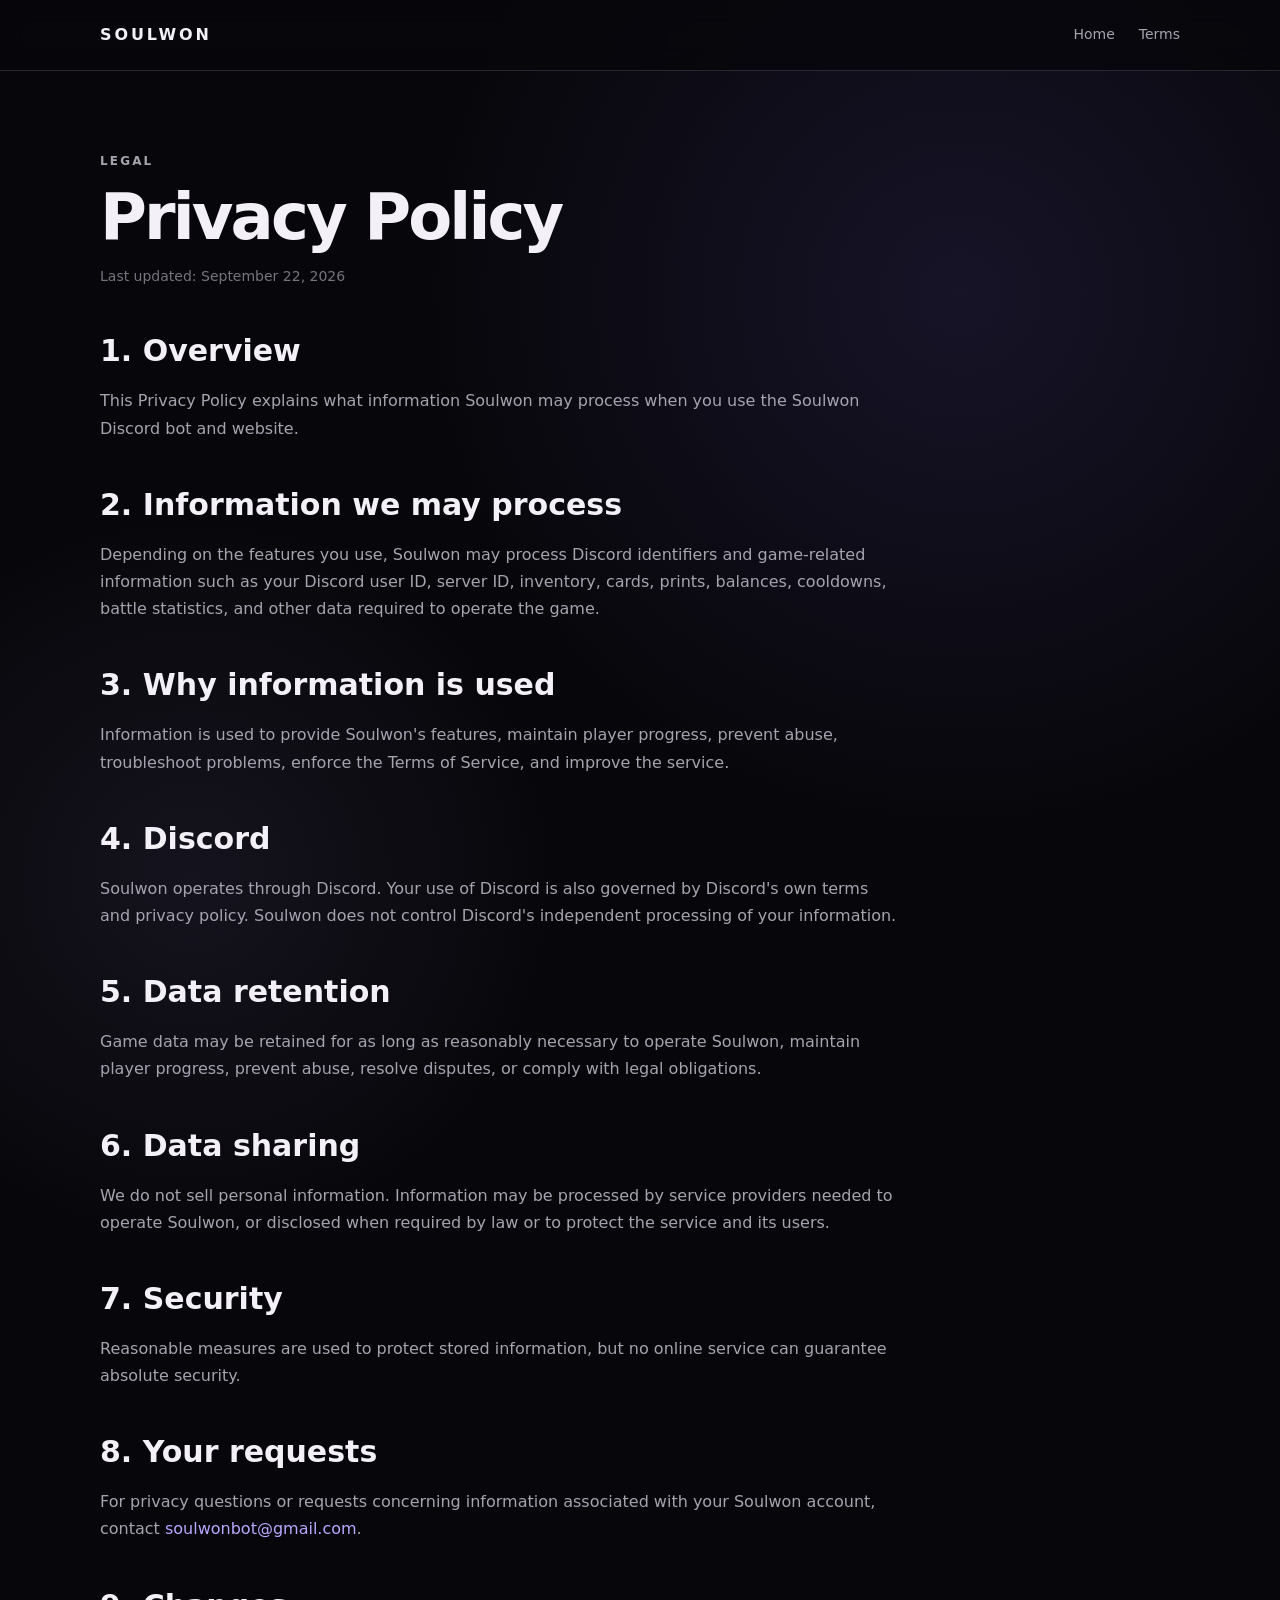
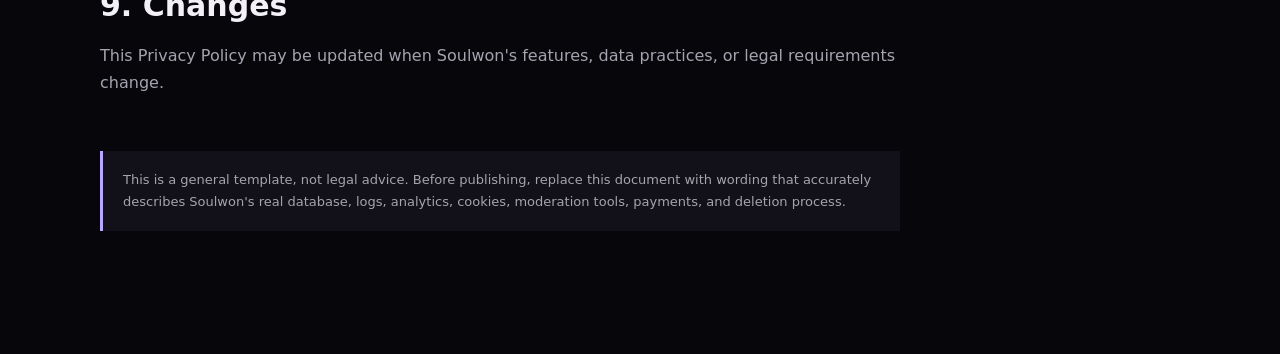
==== privacy.html @ 724d7e38 "Soulwon website" ====
<!doctype html>
<html lang="en"><head><meta charset="utf-8"><meta name="viewport" content="width=device-width,initial-scale=1"><title>Privacy Policy — Soulwon</title><link rel="stylesheet" href="style.css"></head>
<body><header class="nav"><div class="wrap navin"><a class="logo" href="index.html">SOULWON</a><nav><a href="index.html">Home</a><a href="terms.html">Terms</a></nav></div></header>
<main class="legalpage"><div class="wrap"><p class="eyebrow">LEGAL</p><h1>Privacy Policy</h1><p class="muted">Last updated: September 22, 2026</p>
<h2>1. Overview</h2><p>This Privacy Policy explains what information Soulwon may process when you use the Soulwon Discord bot and website.</p>
<h2>2. Information we may process</h2><p>Depending on the features you use, Soulwon may process Discord identifiers and game-related information such as your Discord user ID, server ID, inventory, cards, prints, balances, cooldowns, battle statistics, and other data required to operate the game.</p>
<h2>3. Why information is used</h2><p>Information is used to provide Soulwon's features, maintain player progress, prevent abuse, troubleshoot problems, enforce the Terms of Service, and improve the service.</p>
<h2>4. Discord</h2><p>Soulwon operates through Discord. Your use of Discord is also governed by Discord's own terms and privacy policy. Soulwon does not control Discord's independent processing of your information.</p>
<h2>5. Data retention</h2><p>Game data may be retained for as long as reasonably necessary to operate Soulwon, maintain player progress, prevent abuse, resolve disputes, or comply with legal obligations.</p>
<h2>6. Data sharing</h2><p>We do not sell personal information. Information may be processed by service providers needed to operate Soulwon, or disclosed when required by law or to protect the service and its users.</p>
<h2>7. Security</h2><p>Reasonable measures are used to protect stored information, but no online service can guarantee absolute security.</p>
<h2>8. Your requests</h2><p>For privacy questions or requests concerning information associated with your Soulwon account, contact <a href="mailto:soulwonbot@gmail.com">soulwonbot@gmail.com</a>.</p>
<h2>9. Changes</h2><p>This Privacy Policy may be updated when Soulwon's features, data practices, or legal requirements change.</p>
<p class="notice">This is a general template, not legal advice. Before publishing, replace this document with wording that accurately describes Soulwon's real database, logs, analytics, cookies, moderation tools, payments, and deletion process.</p>
</div></main></body></html>
---- style.css ----
*{box-sizing:border-box} :root{--bg:#07070b;--panel:#101017;--panel2:#15151e;--text:#f3f1f7;--muted:#a6a3af;--line:#272631;--accent:#b9a7ff} body{margin:0;background:radial-gradient(circle at 75% 15%,rgba(128,105,232,.13),transparent 28%),radial-gradient(circle at 15% 45%,rgba(185,167,255,.08),transparent 24%),var(--bg);color:var(--text);font-family:Inter,system-ui,-apple-system,"Segoe UI",sans-serif;line-height:1.7}a{color:var(--accent);text-decoration:none}.wrap{width:min(1080px,calc(100% - 40px));margin:auto}.nav{position:sticky;top:0;z-index:10;background:rgba(7,7,11,.82);backdrop-filter:blur(14px);border-bottom:1px solid var(--line)}.navin{min-height:70px;display:flex;align-items:center;justify-content:space-between}.logo{color:var(--text);font-weight:900;letter-spacing:.18em}.nav nav{display:flex;gap:24px}.nav nav a{color:var(--muted);font-size:14px}.hero{padding:140px 0 120px;min-height:620px;display:flex;align-items:center}.eyebrow{color:var(--accent);font-size:12px;font-weight:800;letter-spacing:.18em;margin:0 0 14px}h1{max-width:780px;margin:0;font-size:clamp(44px,7vw,78px);line-height:1.02;letter-spacing:-.045em}.lead{max-width:650px;margin:28px 0 0;color:var(--muted);font-size:18px}.buttons{display:flex;gap:12px;margin-top:34px;flex-wrap:wrap}.button{display:inline-block;padding:12px 20px;border:1px solid var(--line);border-radius:10px;font-weight:700}.primary{background:var(--text);color:#09090d}.secondary{background:var(--panel);color:var(--text)}.section{padding:90px 0;border-top:1px solid var(--line)}.section h2,.legalpage h2{font-size:30px;line-height:1.2;margin:0 0 18px}.section>.wrap>p:not(.eyebrow){max-width:760px;color:var(--muted)}.grid{display:grid;grid-template-columns:repeat(3,1fr);gap:16px;margin-top:35px}.card{background:linear-gradient(145deg,var(--panel2),var(--panel));border:1px solid var(--line);border-radius:16px;padding:28px}.card span{color:var(--accent);font-weight:800;font-size:12px;letter-spacing:.15em}.card h3{margin:12px 0 8px;font-size:21px}.card p{color:var(--muted);margin:0;font-size:14px}.legalbox{border:1px solid var(--line);border-radius:16px;padding:30px;background:rgba(16,16,23,.7)}.small{font-size:13px!important;color:#85818d!important}footer{border-top:1px solid var(--line);padding:25px 0;color:var(--muted);font-size:13px}.footerin{display:flex;justify-content:space-between}.legalpage{padding:80px 0 110px}.legalpage h1{font-size:clamp(42px,6vw,64px);margin-bottom:8px}.legalpage h2{margin-top:45px}.legalpage p{max-width:800px;color:var(--muted)}.muted{color:#77737f!important;font-size:14px}.notice{margin-top:55px;padding:18px 20px;border-left:3px solid var(--accent);background:rgba(185,167,255,.06);font-size:13px}@media(max-width:760px){.navin{min-height:62px}.nav nav{gap:12px}.hero{padding:95px 0 85px}.grid{grid-template-columns:1fr}.footerin{flex-direction:column;gap:10px}}
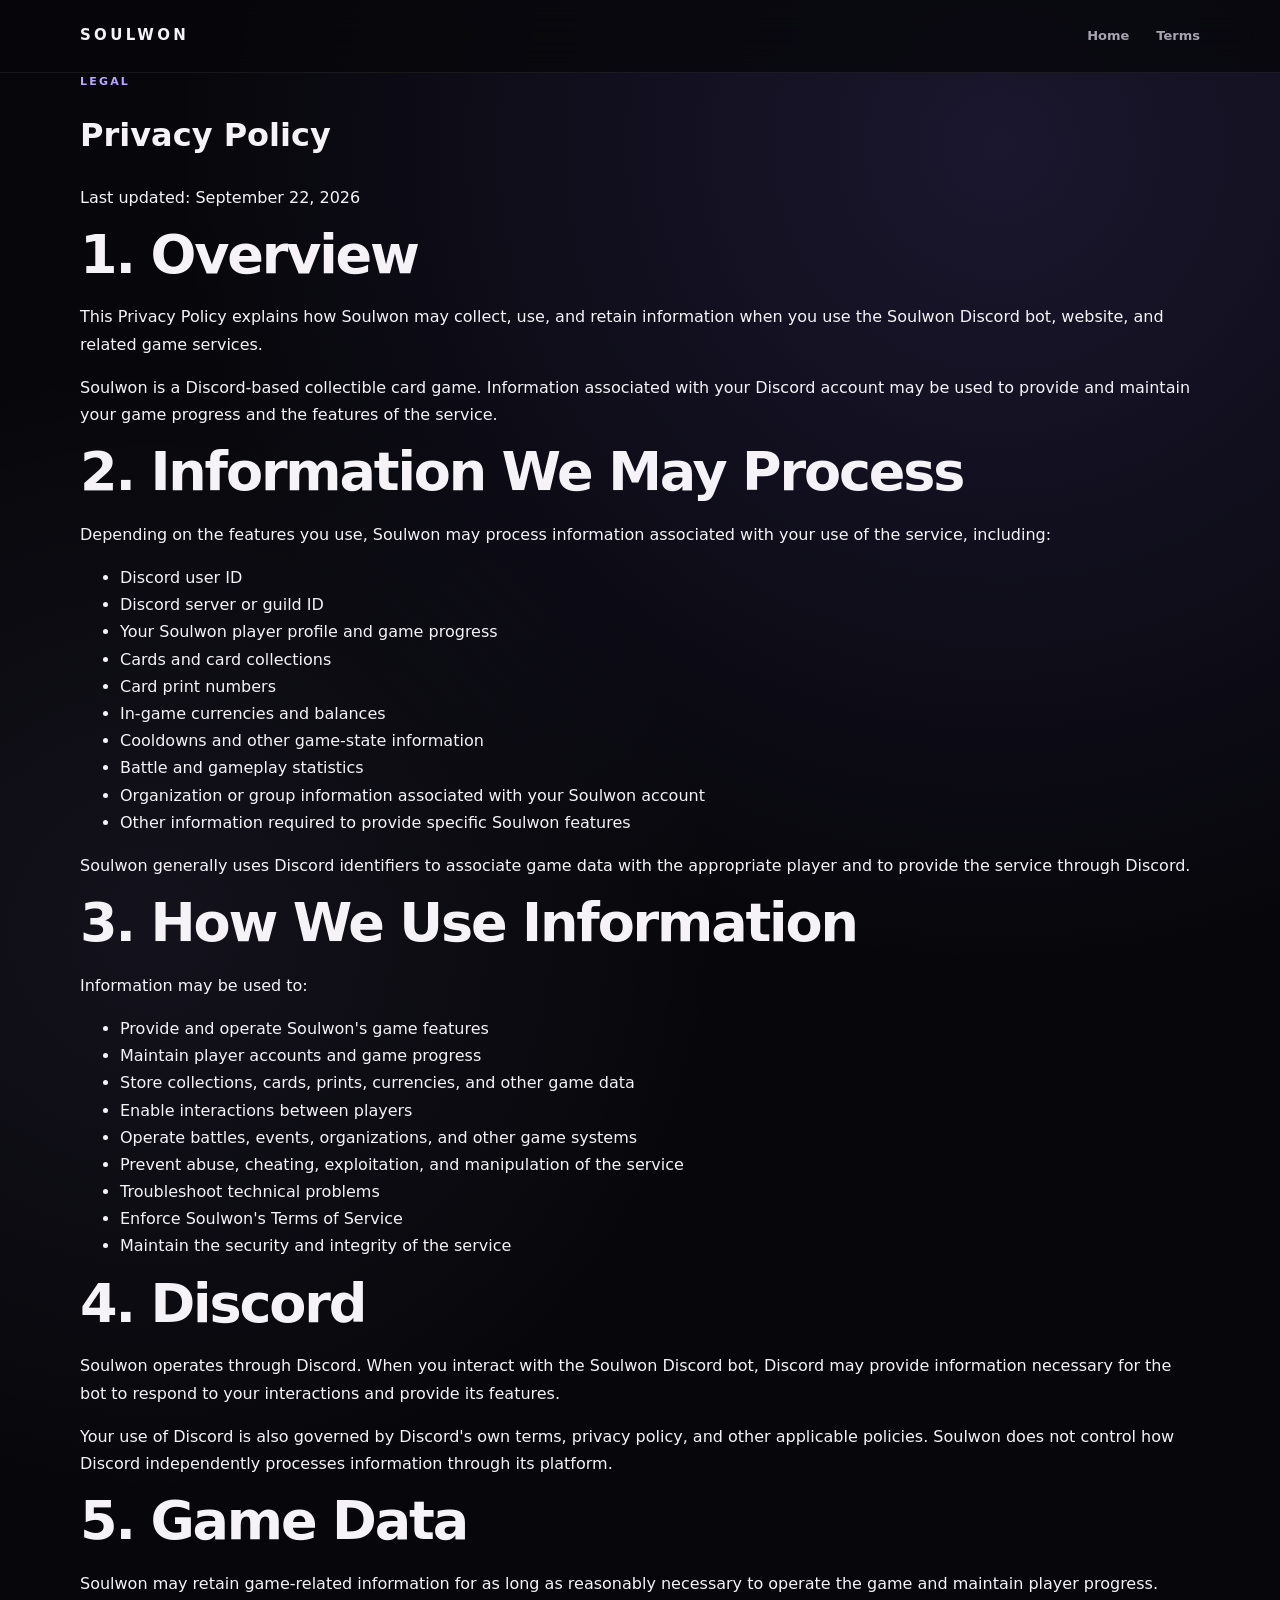
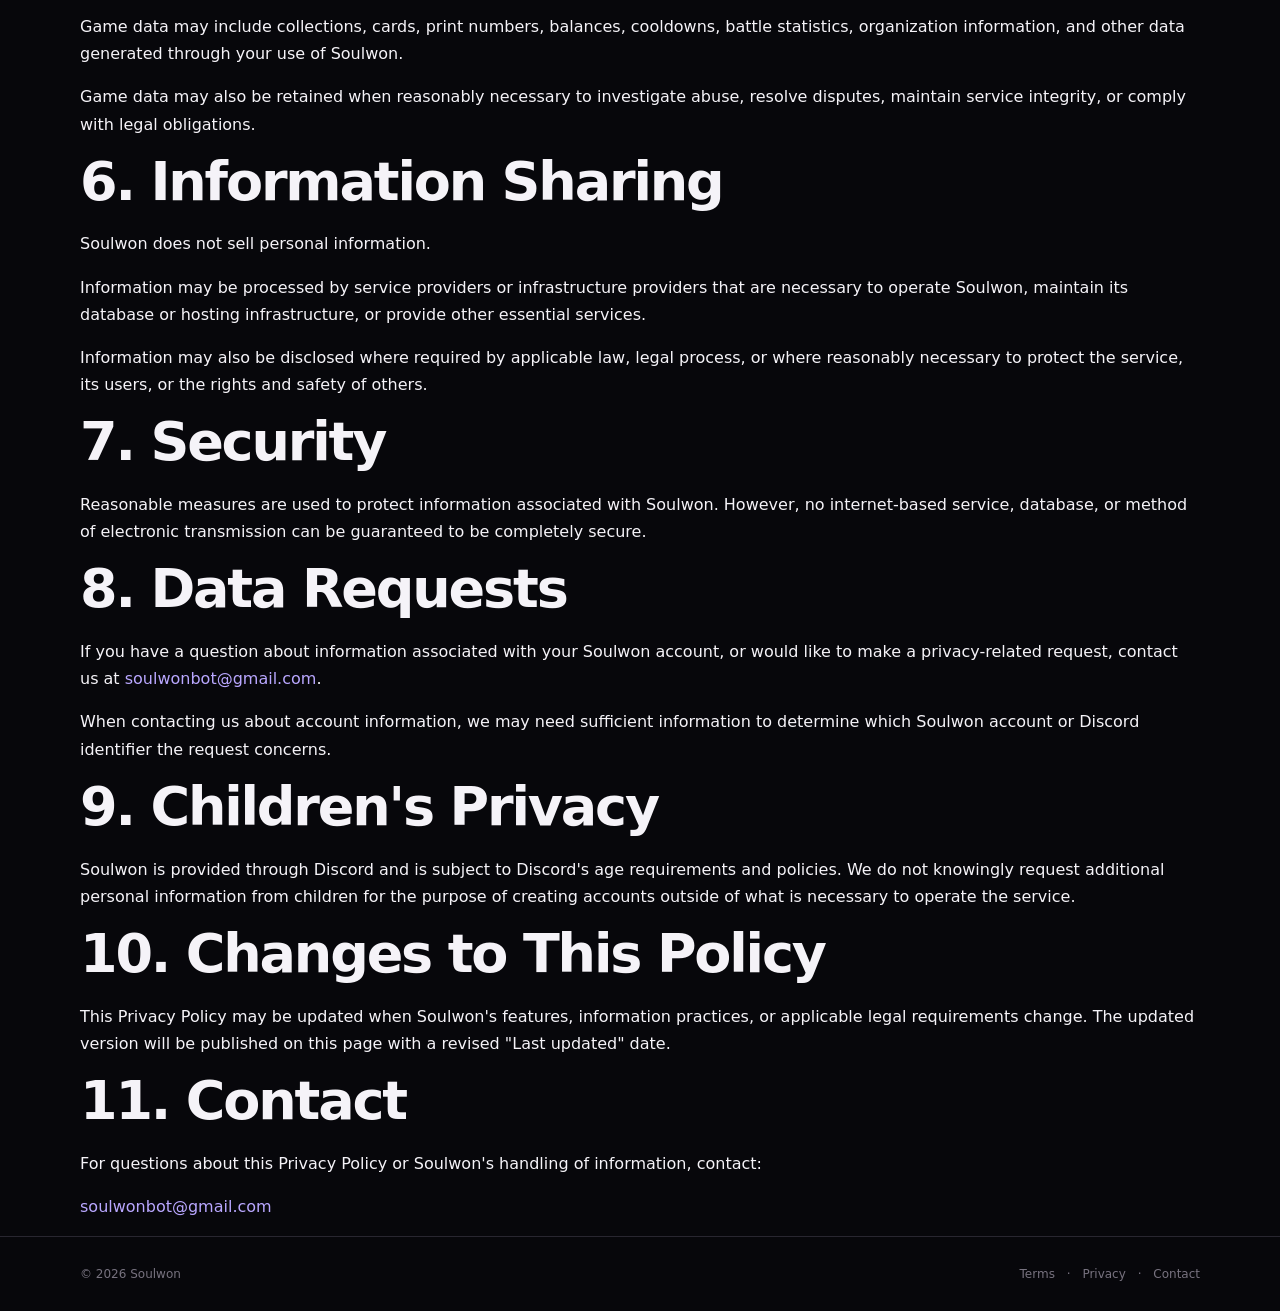
==== commit 1eb5cf47: "Revise Privacy Policy for clarity and completeness Updated the Privacy Policy to clarify data proces" ====
--- a/privacy.html
+++ b/privacy.html
@@ -1,15 +1,246 @@
 <!doctype html>
-<html lang="en"><head><meta charset="utf-8"><meta name="viewport" content="width=device-width,initial-scale=1"><title>Privacy Policy — Soulwon</title><link rel="stylesheet" href="style.css"></head>
-<body><header class="nav"><div class="wrap navin"><a class="logo" href="index.html">SOULWON</a><nav><a href="index.html">Home</a><a href="terms.html">Terms</a></nav></div></header>
-<main class="legalpage"><div class="wrap"><p class="eyebrow">LEGAL</p><h1>Privacy Policy</h1><p class="muted">Last updated: September 22, 2026</p>
-<h2>1. Overview</h2><p>This Privacy Policy explains what information Soulwon may process when you use the Soulwon Discord bot and website.</p>
-<h2>2. Information we may process</h2><p>Depending on the features you use, Soulwon may process Discord identifiers and game-related information such as your Discord user ID, server ID, inventory, cards, prints, balances, cooldowns, battle statistics, and other data required to operate the game.</p>
-<h2>3. Why information is used</h2><p>Information is used to provide Soulwon's features, maintain player progress, prevent abuse, troubleshoot problems, enforce the Terms of Service, and improve the service.</p>
-<h2>4. Discord</h2><p>Soulwon operates through Discord. Your use of Discord is also governed by Discord's own terms and privacy policy. Soulwon does not control Discord's independent processing of your information.</p>
-<h2>5. Data retention</h2><p>Game data may be retained for as long as reasonably necessary to operate Soulwon, maintain player progress, prevent abuse, resolve disputes, or comply with legal obligations.</p>
-<h2>6. Data sharing</h2><p>We do not sell personal information. Information may be processed by service providers needed to operate Soulwon, or disclosed when required by law or to protect the service and its users.</p>
-<h2>7. Security</h2><p>Reasonable measures are used to protect stored information, but no online service can guarantee absolute security.</p>
-<h2>8. Your requests</h2><p>For privacy questions or requests concerning information associated with your Soulwon account, contact <a href="mailto:soulwonbot@gmail.com">soulwonbot@gmail.com</a>.</p>
-<h2>9. Changes</h2><p>This Privacy Policy may be updated when Soulwon's features, data practices, or legal requirements change.</p>
-<p class="notice">This is a general template, not legal advice. Before publishing, replace this document with wording that accurately describes Soulwon's real database, logs, analytics, cookies, moderation tools, payments, and deletion process.</p>
-</div></main></body></html>+<html lang="en">
+
+<head>
+<meta charset="utf-8">
+<meta name="viewport" content="width=device-width,initial-scale=1">
+
+<title>Privacy Policy — Soulwon</title>
+
+<link rel="stylesheet" href="style.css">
+</head>
+
+<body>
+
+<header class="nav">
+
+    <div class="wrap navin">
+
+        <a class="logo" href="index.html">SOULWON</a>
+
+        <nav>
+            <a href="index.html">Home</a>
+            <a href="terms.html">Terms</a>
+        </nav>
+
+    </div>
+
+</header>
+
+
+<main class="legalpage">
+
+<div class="wrap">
+
+<p class="eyebrow">LEGAL</p>
+
+<h1>Privacy Policy</h1>
+
+<p class="muted">
+Last updated: September 22, 2026
+</p>
+
+
+<h2>1. Overview</h2>
+
+<p>
+This Privacy Policy explains how Soulwon may collect, use, and
+retain information when you use the Soulwon Discord bot, website,
+and related game services.
+</p>
+
+<p>
+Soulwon is a Discord-based collectible card game. Information
+associated with your Discord account may be used to provide and
+maintain your game progress and the features of the service.
+</p>
+
+
+<h2>2. Information We May Process</h2>
+
+<p>
+Depending on the features you use, Soulwon may process information
+associated with your use of the service, including:
+</p>
+
+<ul>
+<li>Discord user ID</li>
+<li>Discord server or guild ID</li>
+<li>Your Soulwon player profile and game progress</li>
+<li>Cards and card collections</li>
+<li>Card print numbers</li>
+<li>In-game currencies and balances</li>
+<li>Cooldowns and other game-state information</li>
+<li>Battle and gameplay statistics</li>
+<li>Organization or group information associated with your Soulwon account</li>
+<li>Other information required to provide specific Soulwon features</li>
+</ul>
+
+<p>
+Soulwon generally uses Discord identifiers to associate game data
+with the appropriate player and to provide the service through
+Discord.
+</p>
+
+
+<h2>3. How We Use Information</h2>
+
+<p>
+Information may be used to:
+</p>
+
+<ul>
+<li>Provide and operate Soulwon's game features</li>
+<li>Maintain player accounts and game progress</li>
+<li>Store collections, cards, prints, currencies, and other game data</li>
+<li>Enable interactions between players</li>
+<li>Operate battles, events, organizations, and other game systems</li>
+<li>Prevent abuse, cheating, exploitation, and manipulation of the service</li>
+<li>Troubleshoot technical problems</li>
+<li>Enforce Soulwon's Terms of Service</li>
+<li>Maintain the security and integrity of the service</li>
+</ul>
+
+
+<h2>4. Discord</h2>
+
+<p>
+Soulwon operates through Discord. When you interact with the Soulwon
+Discord bot, Discord may provide information necessary for the bot
+to respond to your interactions and provide its features.
+</p>
+
+<p>
+Your use of Discord is also governed by Discord's own terms,
+privacy policy, and other applicable policies. Soulwon does not
+control how Discord independently processes information through
+its platform.
+</p>
+
+
+<h2>5. Game Data</h2>
+
+<p>
+Soulwon may retain game-related information for as long as
+reasonably necessary to operate the game and maintain player
+progress.
+</p>
+
+<p>
+Game data may include collections, cards, print numbers, balances,
+cooldowns, battle statistics, organization information, and other
+data generated through your use of Soulwon.
+</p>
+
+<p>
+Game data may also be retained when reasonably necessary to
+investigate abuse, resolve disputes, maintain service integrity,
+or comply with legal obligations.
+</p>
+
+
+<h2>6. Information Sharing</h2>
+
+<p>
+Soulwon does not sell personal information.
+</p>
+
+<p>
+Information may be processed by service providers or infrastructure
+providers that are necessary to operate Soulwon, maintain its
+database or hosting infrastructure, or provide other essential
+services.
+</p>
+
+<p>
+Information may also be disclosed where required by applicable law,
+legal process, or where reasonably necessary to protect the service,
+its users, or the rights and safety of others.
+</p>
+
+
+<h2>7. Security</h2>
+
+<p>
+Reasonable measures are used to protect information associated
+with Soulwon. However, no internet-based service, database, or
+method of electronic transmission can be guaranteed to be
+completely secure.
+</p>
+
+
+<h2>8. Data Requests</h2>
+
+<p>
+If you have a question about information associated with your
+Soulwon account, or would like to make a privacy-related request,
+contact us at
+<a href="mailto:soulwonbot@gmail.com">soulwonbot@gmail.com</a>.
+</p>
+
+<p>
+When contacting us about account information, we may need
+sufficient information to determine which Soulwon account or
+Discord identifier the request concerns.
+</p>
+
+
+<h2>9. Children's Privacy</h2>
+
+<p>
+Soulwon is provided through Discord and is subject to Discord's
+age requirements and policies. We do not knowingly request
+additional personal information from children for the purpose of
+creating accounts outside of what is necessary to operate the
+service.
+</p>
+
+
+<h2>10. Changes to This Policy</h2>
+
+<p>
+This Privacy Policy may be updated when Soulwon's features,
+information practices, or applicable legal requirements change.
+The updated version will be published on this page with a revised
+"Last updated" date.
+</p>
+
+
+<h2>11. Contact</h2>
+
+<p>
+For questions about this Privacy Policy or Soulwon's handling of
+information, contact:
+</p>
+
+<p>
+<a href="mailto:soulwonbot@gmail.com">
+soulwonbot@gmail.com
+</a>
+</p>
+
+</div>
+
+</main>
+
+
+<footer>
+
+<div class="wrap footerin">
+
+<span>© 2026 Soulwon</span>
+
+<span>
+<a href="terms.html">Terms</a>
+<span class="footer-dot">·</span>
+<a href="privacy.html">Privacy</a>
+<span class="footer-dot">·</span>
+<a href="mailto:soulwonbot@gmail.com">Contact</a>
+</span>
+
+</div>
+
+</footer>
+
+</body>
+</html>
--- a/style.css
+++ b/style.css
@@ -1 +1,1033 @@
-*{box-sizing:border-box} :root{--bg:#07070b;--panel:#101017;--panel2:#15151e;--text:#f3f1f7;--muted:#a6a3af;--line:#272631;--accent:#b9a7ff} body{margin:0;background:radial-gradient(circle at 75% 15%,rgba(128,105,232,.13),transparent 28%),radial-gradient(circle at 15% 45%,rgba(185,167,255,.08),transparent 24%),var(--bg);color:var(--text);font-family:Inter,system-ui,-apple-system,"Segoe UI",sans-serif;line-height:1.7}a{color:var(--accent);text-decoration:none}.wrap{width:min(1080px,calc(100% - 40px));margin:auto}.nav{position:sticky;top:0;z-index:10;background:rgba(7,7,11,.82);backdrop-filter:blur(14px);border-bottom:1px solid var(--line)}.navin{min-height:70px;display:flex;align-items:center;justify-content:space-between}.logo{color:var(--text);font-weight:900;letter-spacing:.18em}.nav nav{display:flex;gap:24px}.nav nav a{color:var(--muted);font-size:14px}.hero{padding:140px 0 120px;min-height:620px;display:flex;align-items:center}.eyebrow{color:var(--accent);font-size:12px;font-weight:800;letter-spacing:.18em;margin:0 0 14px}h1{max-width:780px;margin:0;font-size:clamp(44px,7vw,78px);line-height:1.02;letter-spacing:-.045em}.lead{max-width:650px;margin:28px 0 0;color:var(--muted);font-size:18px}.buttons{display:flex;gap:12px;margin-top:34px;flex-wrap:wrap}.button{display:inline-block;padding:12px 20px;border:1px solid var(--line);border-radius:10px;font-weight:700}.primary{background:var(--text);color:#09090d}.secondary{background:var(--panel);color:var(--text)}.section{padding:90px 0;border-top:1px solid var(--line)}.section h2,.legalpage h2{font-size:30px;line-height:1.2;margin:0 0 18px}.section>.wrap>p:not(.eyebrow){max-width:760px;color:var(--muted)}.grid{display:grid;grid-template-columns:repeat(3,1fr);gap:16px;margin-top:35px}.card{background:linear-gradient(145deg,var(--panel2),var(--panel));border:1px solid var(--line);border-radius:16px;padding:28px}.card span{color:var(--accent);font-weight:800;font-size:12px;letter-spacing:.15em}.card h3{margin:12px 0 8px;font-size:21px}.card p{color:var(--muted);margin:0;font-size:14px}.legalbox{border:1px solid var(--line);border-radius:16px;padding:30px;background:rgba(16,16,23,.7)}.small{font-size:13px!important;color:#85818d!important}footer{border-top:1px solid var(--line);padding:25px 0;color:var(--muted);font-size:13px}.footerin{display:flex;justify-content:space-between}.legalpage{padding:80px 0 110px}.legalpage h1{font-size:clamp(42px,6vw,64px);margin-bottom:8px}.legalpage h2{margin-top:45px}.legalpage p{max-width:800px;color:var(--muted)}.muted{color:#77737f!important;font-size:14px}.notice{margin-top:55px;padding:18px 20px;border-left:3px solid var(--accent);background:rgba(185,167,255,.06);font-size:13px}@media(max-width:760px){.navin{min-height:62px}.nav nav{gap:12px}.hero{padding:95px 0 85px}.grid{grid-template-columns:1fr}.footerin{flex-direction:column;gap:10px}}+* {
+    box-sizing: border-box;
+}
+
+:root {
+    --bg: #07070b;
+    --bg-soft: #0b0a10;
+    --panel: #101017;
+    --panel-2: #15141e;
+    --text: #f5f3f8;
+    --muted: #a7a3b0;
+    --muted-2: #77727f;
+    --line: #282630;
+    --accent: #b9a7ff;
+    --accent-soft: rgba(185, 167, 255, .10);
+}
+
+html {
+    scroll-behavior: smooth;
+}
+
+body {
+    margin: 0;
+    background:
+        radial-gradient(
+            circle at 78% 5%,
+            rgba(128, 105, 232, .16),
+            transparent 28%
+        ),
+        radial-gradient(
+            circle at 12% 32%,
+            rgba(185, 167, 255, .07),
+            transparent 25%
+        ),
+        var(--bg);
+
+    color: var(--text);
+
+    font-family:
+        Inter,
+        system-ui,
+        -apple-system,
+        BlinkMacSystemFont,
+        "Segoe UI",
+        sans-serif;
+
+    line-height: 1.7;
+}
+
+body::selection {
+    background: var(--accent);
+    color: #08070c;
+}
+
+a {
+    color: var(--accent);
+    text-decoration: none;
+}
+
+img {
+    max-width: 100%;
+    display: block;
+}
+
+.wrap {
+    width: min(1120px, calc(100% - 44px));
+    margin: 0 auto;
+}
+
+
+/* NAVIGATION */
+
+.nav {
+    position: sticky;
+    top: 0;
+    z-index: 50;
+
+    background: rgba(7, 7, 11, .78);
+
+    backdrop-filter: blur(18px);
+    -webkit-backdrop-filter: blur(18px);
+
+    border-bottom: 1px solid rgba(255,255,255,.07);
+}
+
+.navin {
+    min-height: 72px;
+
+    display: flex;
+    align-items: center;
+    justify-content: space-between;
+}
+
+.logo {
+    color: var(--text);
+
+    font-weight: 900;
+    font-size: 15px;
+
+    letter-spacing: .22em;
+}
+
+.nav nav {
+    display: flex;
+    align-items: center;
+    gap: 27px;
+}
+
+.nav nav a {
+    color: var(--muted);
+
+    font-size: 13px;
+    font-weight: 600;
+
+    transition:
+        color .2s ease,
+        opacity .2s ease;
+}
+
+.nav nav a:hover {
+    color: var(--text);
+}
+
+
+/* GENERAL */
+
+.eyebrow {
+    margin: 0 0 16px;
+
+    color: var(--accent);
+
+    font-size: 11px;
+    font-weight: 850;
+
+    letter-spacing: .20em;
+}
+
+h1,
+h2,
+h3,
+p {
+    margin-top: 0;
+}
+
+h2 {
+    margin-bottom: 20px;
+
+    font-size: clamp(34px, 5vw, 54px);
+    line-height: 1.05;
+
+    letter-spacing: -.04em;
+}
+
+.section {
+    padding: 110px 0;
+
+    border-top: 1px solid var(--line);
+}
+
+
+/* BUTTONS */
+
+.buttons {
+    display: flex;
+    flex-wrap: wrap;
+
+    gap: 12px;
+
+    margin-top: 36px;
+}
+
+.button {
+    display: inline-flex;
+    align-items: center;
+    justify-content: center;
+
+    min-height: 48px;
+
+    padding: 0 21px;
+
+    border-radius: 11px;
+
+    border: 1px solid var(--line);
+
+    font-size: 14px;
+    font-weight: 750;
+
+    transition:
+        transform .2s ease,
+        border-color .2s ease,
+        background .2s ease;
+}
+
+.button:hover {
+    transform: translateY(-2px);
+}
+
+.primary {
+    background: var(--text);
+    color: #09090d;
+}
+
+.primary:hover {
+    background: #ffffff;
+}
+
+.secondary {
+    background: rgba(16,16,23,.75);
+    color: var(--text);
+}
+
+.secondary:hover {
+    border-color: #464150;
+}
+
+
+/* HERO */
+
+.hero {
+    min-height: 720px;
+
+    display: flex;
+    align-items: center;
+
+    position: relative;
+    overflow: hidden;
+}
+
+.hero::before {
+    content: "";
+
+    position: absolute;
+
+    width: 620px;
+    height: 620px;
+
+    right: -220px;
+    top: 40px;
+
+    border-radius: 50%;
+
+    background: rgba(120, 91, 230, .12);
+
+    filter: blur(80px);
+
+    pointer-events: none;
+}
+
+.hero-content {
+    position: relative;
+    z-index: 1;
+}
+
+.hero-copy {
+    max-width: 820px;
+}
+
+.hero h1 {
+    margin: 0;
+
+    max-width: 850px;
+
+    font-size: clamp(52px, 8vw, 92px);
+
+    line-height: .96;
+
+    letter-spacing: -.065em;
+}
+
+.hero .lead {
+    max-width: 680px;
+
+    margin: 30px 0 0;
+
+    color: var(--muted);
+
+    font-size: 18px;
+}
+
+
+/* SHOWCASE */
+
+.showcase {
+    padding: 105px 0 120px;
+
+    overflow: hidden;
+
+    border-top: 1px solid var(--line);
+
+    background:
+        linear-gradient(
+            180deg,
+            rgba(185,167,255,.025),
+            transparent
+        );
+}
+
+.showcase-heading {
+    display: flex;
+
+    justify-content: space-between;
+    align-items: flex-end;
+
+    gap: 50px;
+}
+
+.showcase-heading h2 {
+    margin-bottom: 0;
+}
+
+.showcase-heading > p {
+    max-width: 390px;
+
+    margin: 0;
+
+    color: var(--muted);
+
+    font-size: 14px;
+}
+
+
+/* CARD SHOWCASE */
+
+.card-showcase {
+    height: 570px;
+
+    margin-top: 55px;
+
+    position: relative;
+
+    display: flex;
+    justify-content: center;
+    align-items: flex-start;
+}
+
+.showcase-card {
+    position: absolute;
+
+    width: 310px;
+
+    border-radius: 22px;
+
+    overflow: hidden;
+
+    box-shadow:
+        0 35px 90px rgba(0,0,0,.55);
+
+    border: 1px solid rgba(255,255,255,.12);
+
+    background: #09090d;
+
+    transition:
+        transform .35s ease,
+        z-index .35s ease;
+}
+
+.showcase-card img {
+    width: 100%;
+    height: auto;
+}
+
+.showcase-card-left {
+    transform:
+        translateX(-255px)
+        rotate(-8deg);
+
+    top: 42px;
+
+    z-index: 1;
+}
+
+.showcase-card-center {
+    transform:
+        translateY(-8px);
+
+    z-index: 3;
+}
+
+.showcase-card-right {
+    transform:
+        translateX(255px)
+        rotate(8deg);
+
+    top: 42px;
+
+    z-index: 1;
+}
+
+.card-showcase:hover .showcase-card-left {
+    transform:
+        translateX(-285px)
+        rotate(-10deg);
+}
+
+.card-showcase:hover .showcase-card-right {
+    transform:
+        translateX(285px)
+        rotate(10deg);
+}
+
+
+/* ABOUT */
+
+.about-grid {
+    display: grid;
+
+    grid-template-columns: .9fr 1.1fr;
+
+    gap: 100px;
+
+    align-items: start;
+}
+
+.about-copy {
+    max-width: 650px;
+
+    color: var(--muted);
+
+    font-size: 16px;
+}
+
+.about-copy p + p {
+    margin-top: 22px;
+}
+
+
+/* SECTION HEADING */
+
+.section-heading {
+    max-width: 700px;
+}
+
+.section-heading > p:last-child {
+    color: var(--muted);
+
+    max-width: 650px;
+
+    margin-top: 0;
+}
+
+
+/* FEATURE GRID */
+
+.grid {
+    display: grid;
+
+    grid-template-columns: repeat(3, 1fr);
+
+    gap: 14px;
+
+    margin-top: 48px;
+}
+
+.feature-card {
+    position: relative;
+
+    min-height: 235px;
+
+    padding: 28px;
+
+    border: 1px solid var(--line);
+
+    border-radius: 17px;
+
+    background:
+        linear-gradient(
+            145deg,
+            rgba(21,20,30,.95),
+            rgba(12,12,17,.95)
+        );
+
+    transition:
+        transform .25s ease,
+        border-color .25s ease;
+}
+
+.feature-card:hover {
+    transform: translateY(-4px);
+
+    border-color: #3a3645;
+}
+
+.feature-number {
+    color: var(--accent);
+
+    font-size: 11px;
+    font-weight: 850;
+
+    letter-spacing: .16em;
+}
+
+.feature-icon {
+    margin-top: 28px;
+
+    color: var(--accent);
+
+    font-size: 24px;
+    font-weight: 700;
+}
+
+.feature-card h3 {
+    margin: 11px 0 7px;
+
+    font-size: 20px;
+}
+
+.feature-card p {
+    margin: 0;
+
+    color: var(--muted);
+
+    font-size: 13px;
+}
+
+
+/* VALORANT */
+
+.valorant-section {
+    background:
+        radial-gradient(
+            circle at 80% 50%,
+            rgba(120,91,230,.10),
+            transparent 35%
+        );
+}
+
+.valorant-layout {
+    display: grid;
+
+    grid-template-columns: .85fr 1.15fr;
+
+    gap: 80px;
+
+    align-items: center;
+}
+
+.valorant-copy h2 {
+    font-size: clamp(42px, 6vw, 66px);
+}
+
+.valorant-copy > p:not(.eyebrow) {
+    max-width: 530px;
+
+    color: var(--muted);
+}
+
+.text-link {
+    display: inline-flex;
+
+    align-items: center;
+    gap: 9px;
+
+    margin-top: 15px;
+
+    font-size: 14px;
+    font-weight: 750;
+}
+
+.text-link span {
+    transition: transform .2s ease;
+}
+
+.text-link:hover span {
+    transform: translateX(4px);
+}
+
+
+/* VALORANT CARD DISPLAY */
+
+.valorant-cards {
+    min-height: 510px;
+
+    position: relative;
+}
+
+.mini-card {
+    position: absolute;
+
+    width: 260px;
+
+    border-radius: 19px;
+
+    overflow: hidden;
+
+    border: 1px solid rgba(255,255,255,.12);
+
+    box-shadow:
+        0 30px 80px rgba(0,0,0,.55);
+}
+
+.mini-card img {
+    width: 100%;
+}
+
+.mini-card-one {
+    left: 5px;
+    top: 75px;
+
+    transform: rotate(-9deg);
+
+    z-index: 1;
+}
+
+.mini-card-two {
+    left: 190px;
+    top: 5px;
+
+    transform: rotate(3deg);
+
+    z-index: 3;
+}
+
+.mini-card-three {
+    right: 0;
+    top: 85px;
+
+    transform: rotate(10deg);
+
+    z-index: 2;
+}
+
+
+/* FLOW */
+
+.flow {
+    display: grid;
+
+    grid-template-columns: 1fr auto 1fr auto 1fr auto 1fr;
+
+    align-items: center;
+
+    gap: 18px;
+
+    margin-top: 55px;
+}
+
+.flow-item {
+    min-height: 175px;
+
+    padding: 25px;
+
+    border: 1px solid var(--line);
+
+    border-radius: 15px;
+
+    background: var(--panel);
+}
+
+.flow-item > span {
+    color: var(--accent);
+
+    font-size: 11px;
+    font-weight: 850;
+
+    letter-spacing: .16em;
+}
+
+.flow-item h3 {
+    margin: 20px 0 7px;
+
+    font-size: 18px;
+}
+
+.flow-item p {
+    margin: 0;
+
+    color: var(--muted);
+
+    font-size: 13px;
+}
+
+.flow-line {
+    width: 25px;
+
+    height: 1px;
+
+    background: #3a3644;
+}
+
+
+/* CTA */
+
+.cta {
+    padding: 90px 0;
+
+    border-top: 1px solid var(--line);
+}
+
+.cta-box {
+    position: relative;
+
+    overflow: hidden;
+
+    text-align: center;
+
+    padding: 85px 30px;
+
+    border: 1px solid var(--line);
+
+    border-radius: 22px;
+
+    background:
+        radial-gradient(
+            circle at 50% 0%,
+            rgba(185,167,255,.12),
+            transparent 55%
+        ),
+        var(--panel);
+}
+
+.cta-box h2 {
+    margin-bottom: 12px;
+}
+
+.cta-box > p:not(.eyebrow) {
+    margin-bottom: 28px;
+
+    color: var(--muted);
+}
+
+
+/* LEGAL */
+
+.legal-section {
+    padding-top: 70px;
+    padding-bottom: 85px;
+}
+
+.legalbox {
+    padding: 34px;
+
+    border: 1px solid var(--line);
+
+    border-radius: 17px;
+
+    background: rgba(16,16,23,.7);
+}
+
+.legalbox h2 {
+    font-size: 28px;
+}
+
+.legalbox > p:not(.eyebrow) {
+    max-width: 850px;
+
+    color: var(--muted);
+
+    font-size: 13px;
+}
+
+.legal-links {
+    display: flex;
+
+    flex-wrap: wrap;
+
+    gap: 22px;
+
+    margin-top: 25px;
+}
+
+.legal-links a {
+    font-size: 13px;
+    font-weight: 700;
+}
+
+.riot-notice {
+    margin-top: 30px !important;
+
+    padding-top: 25px;
+
+    border-top: 1px solid var(--line);
+
+    color: #817c89 !important;
+
+    font-size: 12px !important;
+}
+
+
+/* FOOTER */
+
+footer {
+    border-top: 1px solid var(--line);
+
+    padding: 27px 0;
+
+    color: var(--muted-2);
+
+    font-size: 12px;
+}
+
+.footerin {
+    display: flex;
+
+    justify-content: space-between;
+
+    gap: 20px;
+}
+
+.footerin a {
+    color: var(--muted-2);
+}
+
+.footerin a:hover {
+    color: var(--text);
+}
+
+.footer-dot {
+    margin: 0 8px;
+}
+
+
+/* RESPONSIVE */
+
+@media (max-width: 900px) {
+
+    .nav nav {
+        gap: 14px;
+    }
+
+    .nav nav a:nth-child(2) {
+        display: none;
+    }
+
+    .about-grid,
+    .valorant-layout {
+        grid-template-columns: 1fr;
+
+        gap: 45px;
+    }
+
+    .grid {
+        grid-template-columns: repeat(2, 1fr);
+    }
+
+    .valorant-cards {
+        max-width: 650px;
+
+        width: 100%;
+
+        margin: 0 auto;
+    }
+
+    .flow {
+        grid-template-columns: 1fr 1fr;
+    }
+
+    .flow-line {
+        display: none;
+    }
+
+}
+
+
+@media (max-width: 700px) {
+
+    .wrap {
+        width: min(100% - 30px, 1120px);
+    }
+
+    .navin {
+        min-height: 64px;
+    }
+
+    .nav nav {
+        gap: 10px;
+    }
+
+    .nav nav a {
+        font-size: 11px;
+    }
+
+    .nav nav a:nth-child(3) {
+        display: none;
+    }
+
+    .hero {
+        min-height: 650px;
+
+        padding: 90px 0;
+    }
+
+    .hero h1 {
+        font-size: clamp(47px, 14vw, 72px);
+    }
+
+    .hero .lead {
+        font-size: 16px;
+    }
+
+    .showcase {
+        padding-top: 80px;
+    }
+
+    .showcase-heading {
+        display: block;
+    }
+
+    .showcase-heading > p {
+        margin-top: 20px;
+    }
+
+    .card-showcase {
+        height: 420px;
+
+        margin-top: 35px;
+    }
+
+    .showcase-card {
+        width: 205px;
+    }
+
+    .showcase-card-left {
+        transform:
+            translateX(-125px)
+            rotate(-8deg);
+
+        top: 55px;
+    }
+
+    .showcase-card-center {
+        transform: translateY(0);
+    }
+
+    .showcase-card-right {
+        transform:
+            translateX(125px)
+            rotate(8deg);
+
+        top: 55px;
+    }
+
+    .card-showcase:hover .showcase-card-left {
+        transform:
+            translateX(-125px)
+            rotate(-8deg);
+    }
+
+    .card-showcase:hover .showcase-card-right {
+        transform:
+            translateX(125px)
+            rotate(8deg);
+    }
+
+    .section {
+        padding: 80px 0;
+    }
+
+    .grid {
+        grid-template-columns: 1fr;
+    }
+
+    .mini-card {
+        width: 190px;
+    }
+
+    .valorant-cards {
+        min-height: 390px;
+    }
+
+    .mini-card-one {
+        left: 0;
+        top: 75px;
+    }
+
+    .mini-card-two {
+        left: 50%;
+
+        transform:
+            translateX(-50%)
+            rotate(3deg);
+
+        top: 10px;
+    }
+
+    .mini-card-three {
+        right: 0;
+        top: 75px;
+    }
+
+    .flow {
+        grid-template-columns: 1fr;
+    }
+
+    .flow-item {
+        min-height: auto;
+    }
+
+    .cta-box {
+        padding: 65px 22px;
+    }
+
+    .footerin {
+        flex-direction: column;
+    }
+
+}
+
+
+@media (max-width: 480px) {
+
+    .nav nav a:nth-child(1) {
+        display: none;
+    }
+
+    .card-showcase {
+        height: 350px;
+    }
+
+    .showcase-card {
+        width: 170px;
+    }
+
+    .showcase-card-left {
+        transform:
+            translateX(-95px)
+            rotate(-8deg);
+    }
+
+    .showcase-card-right {
+        transform:
+            translateX(95px)
+            rotate(8deg);
+    }
+
+    .mini-card {
+        width: 155px;
+    }
+
+    .valorant-cards {
+        min-height: 330px;
+    }
+
+}
